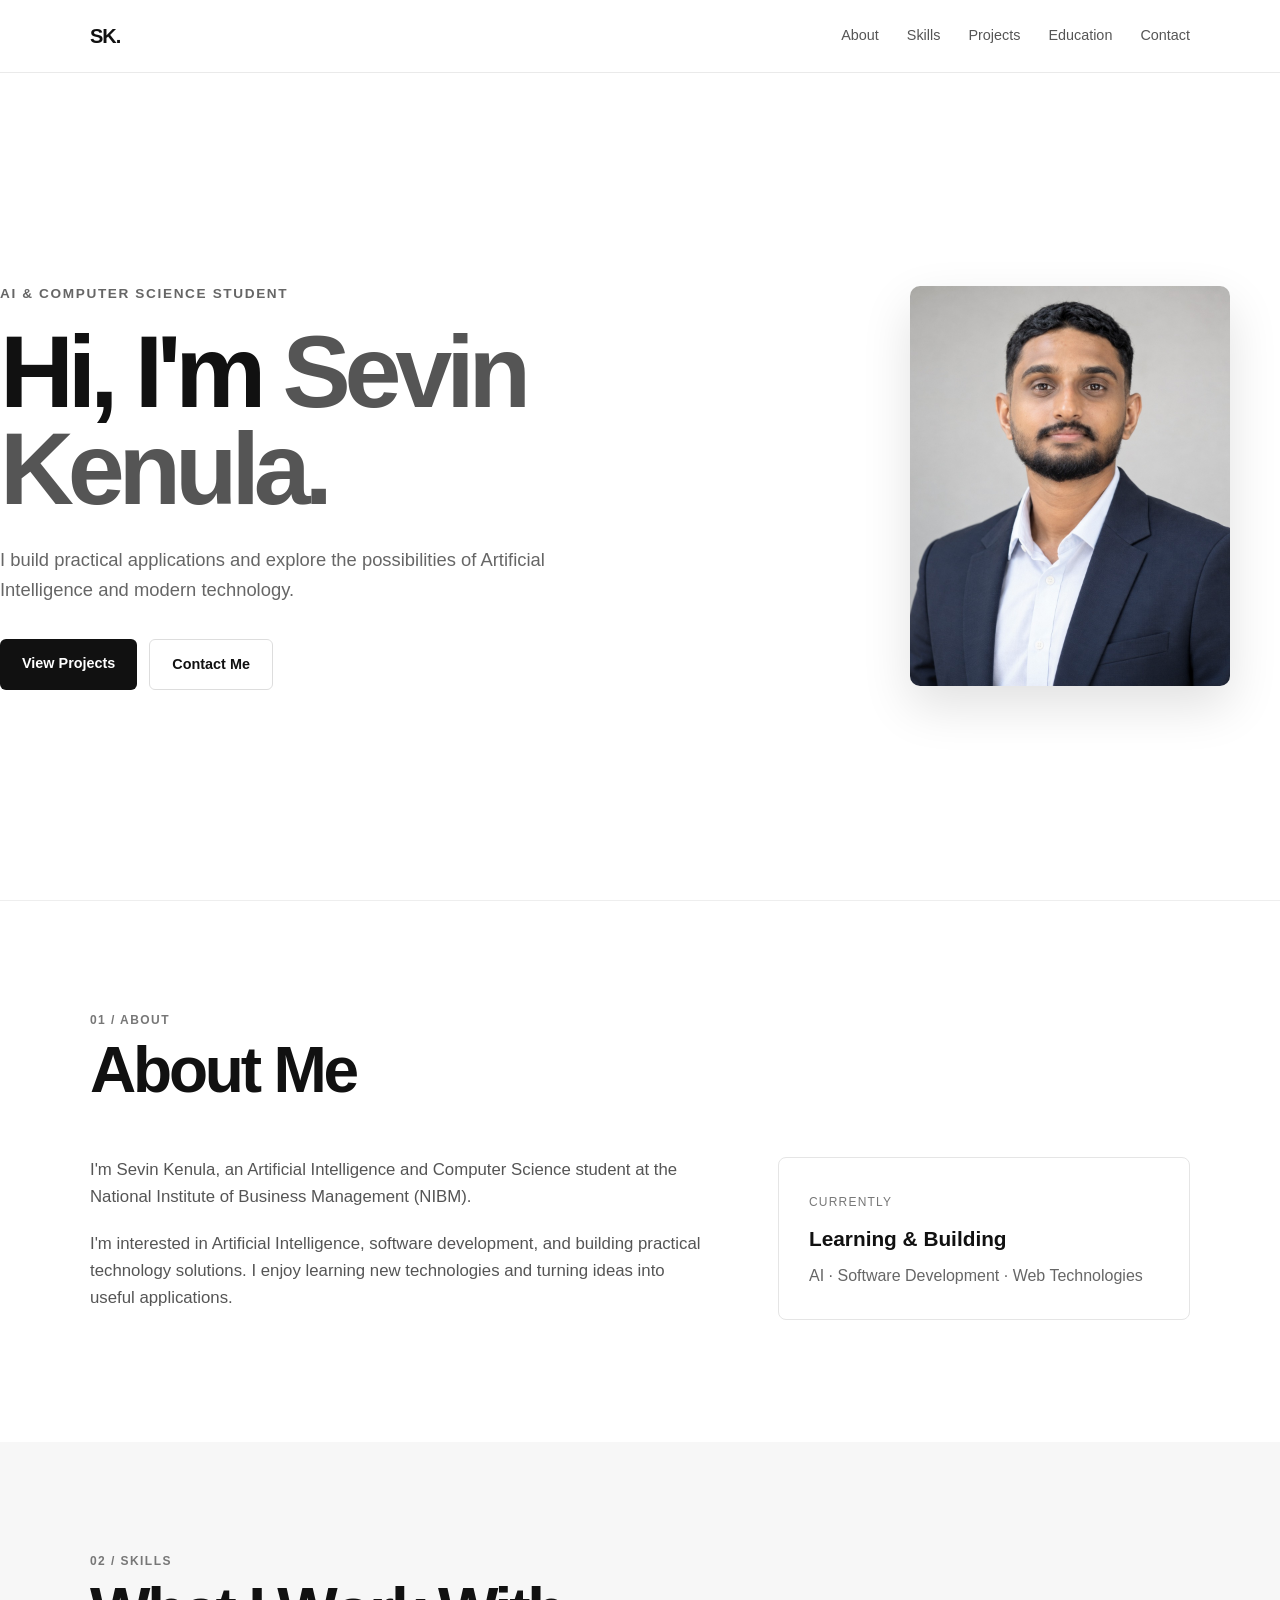
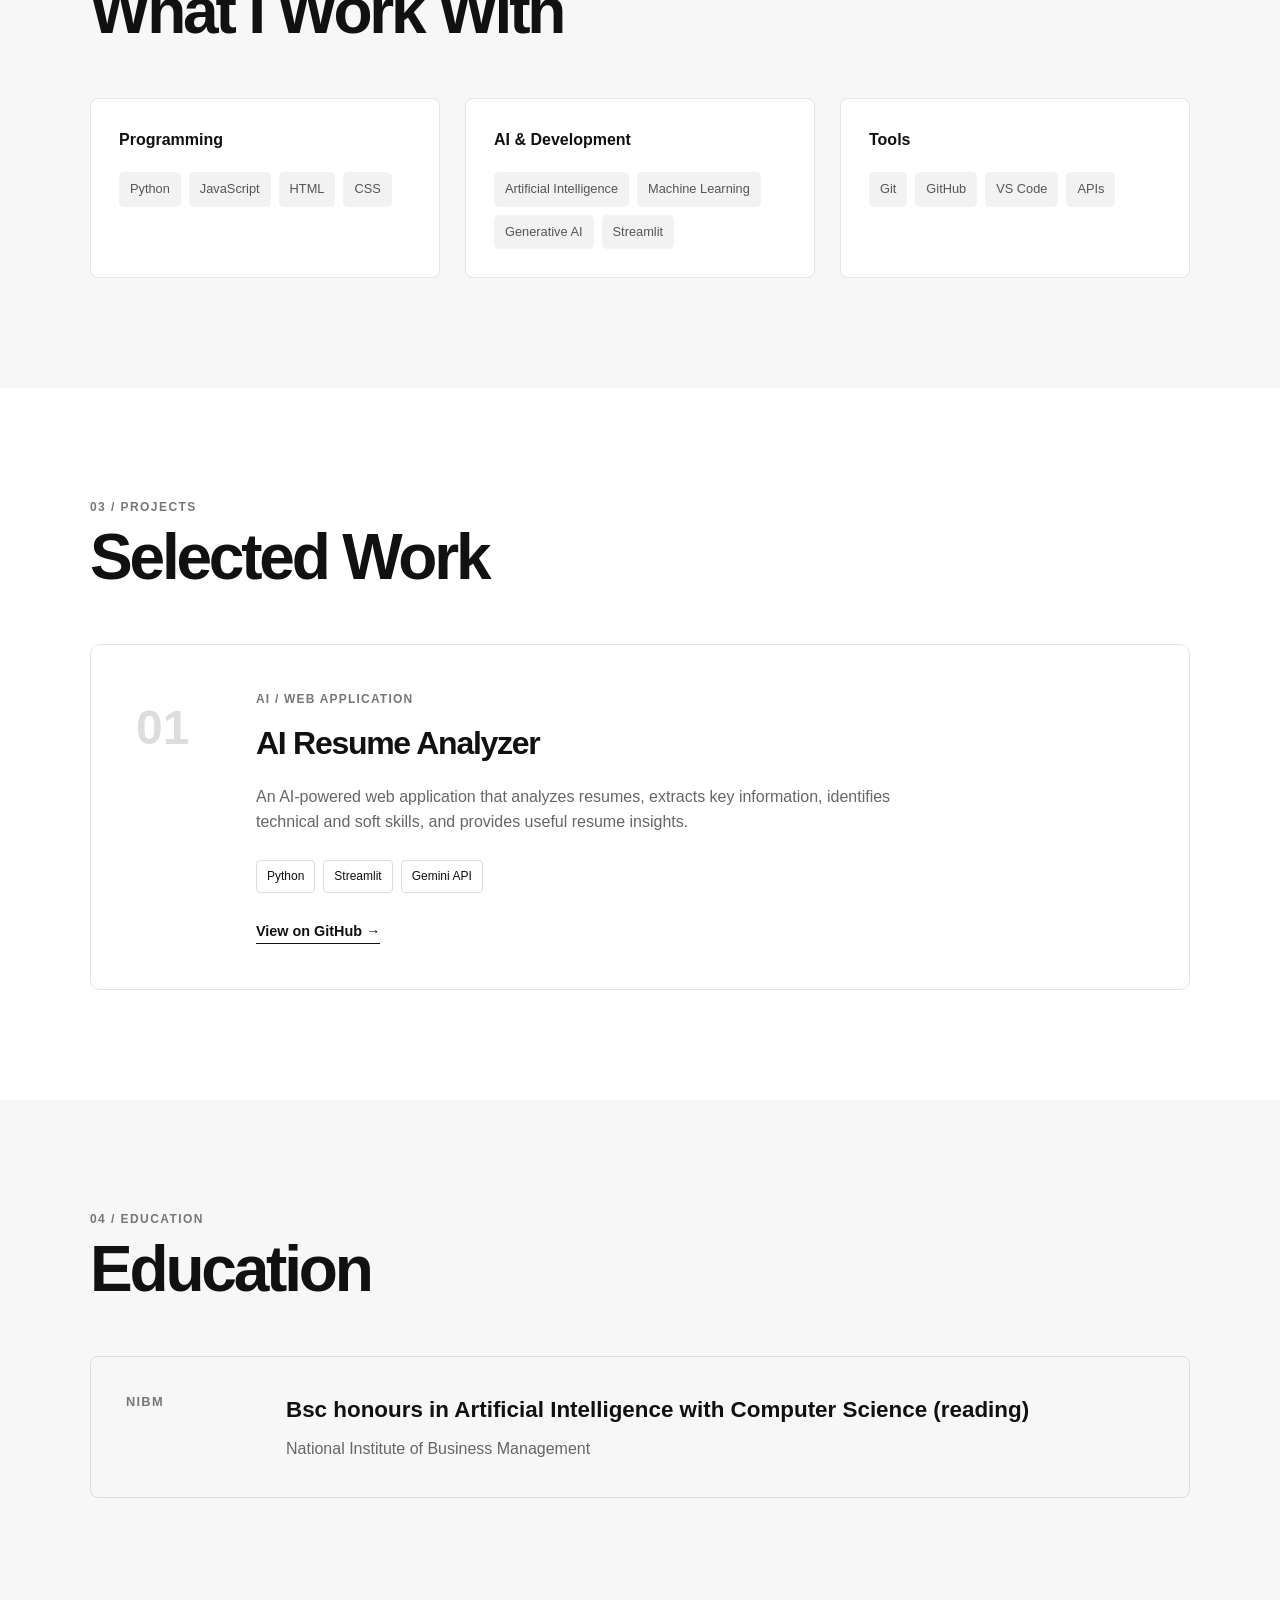
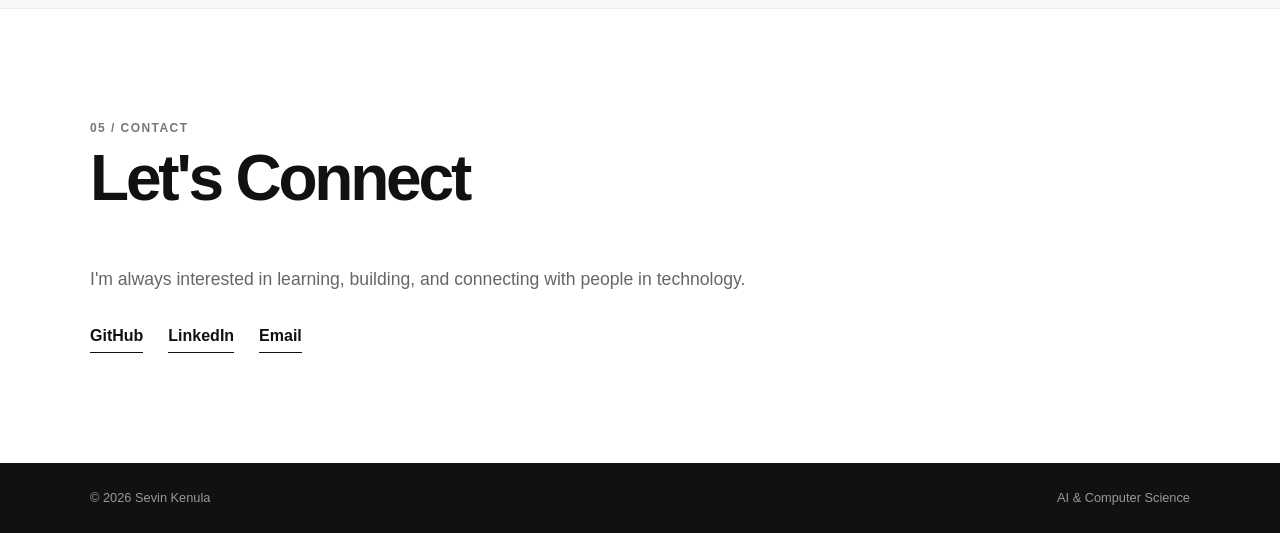
==== index.html @ e8423928 "set portfolio" ====
<!DOCTYPE html>
<html lang="en">

<head>
    <meta charset="UTF-8">
    <meta name="viewport" content="width=device-width, initial-scale=1.0">

    <title>Sevin Kenula | AI & Computer Science</title>

    <link rel="stylesheet" href="style.css">
</head>

<body>

    <!-- Navigation -->
    <header class="navbar">
        <div class="container nav-container">

            <a href="#home" class="logo">
                SK.
            </a>

            <nav>
                <a href="#about">About</a>
                <a href="#skills">Skills</a>
                <a href="#projects">Projects</a>
                <a href="#education">Education</a>
                <a href="#contact">Contact</a>
            </nav>

        </div>
    </header>


    <!-- Hero -->
    <main>

        <section id="home" class="hero">
            <div class="container hero-content">

                <div class="hero-text">

                    <p class="eyebrow">
                        AI & Computer Science Student
                    </p>

                    <h1>
                        Hi, I'm <span>Sevin Kenula.</span>
                    </h1>

                    <p class="hero-description">
                        I build practical applications and explore the possibilities
                        of Artificial Intelligence and modern technology.
                    </p>

                    <div class="hero-buttons">

                        <a href="#projects" class="btn primary-btn">
                            View Projects
                        </a>

                        <a href="#contact" class="btn secondary-btn">
                            Contact Me
                        </a>

                    </div>

                </div>

                <div class="hero-photo">
                    <img src="profile.jpeg" alt="Sevin Kenula">
                </div>

            </div>
        </section>


        <!-- About -->
        <section id="about" class="section">
            <div class="container">

                <div class="section-heading">
                    <p>01 / About</p>
                    <h2>About Me</h2>
                </div>

                <div class="about-content">

                    <div>

                        <p>
                            I'm Sevin Kenula, an Artificial Intelligence and
                            Computer Science student at the National Institute
                            of Business Management (NIBM).
                        </p>

                        <p>
                            I'm interested in Artificial Intelligence,
                            software development, and building practical
                            technology solutions. I enjoy learning new
                            technologies and turning ideas into useful
                            applications.
                        </p>

                    </div>

                    <div class="about-card">

                        <span>Currently</span>

                        <h3>Learning & Building</h3>

                        <p>
                            AI · Software Development · Web Technologies
                        </p>

                    </div>

                </div>

            </div>
        </section>


        <!-- Skills -->
        <section id="skills" class="section light-section">
            <div class="container">

                <div class="section-heading">
                    <p>02 / Skills</p>
                    <h2>What I Work With</h2>
                </div>

                <div class="skills-grid">

                    <div class="skill-group">

                        <h3>Programming</h3>

                        <div class="skill-list">
                            <span>Python</span>
                            <span>JavaScript</span>
                            <span>HTML</span>
                            <span>CSS</span>
                        </div>

                    </div>


                    <div class="skill-group">

                        <h3>AI & Development</h3>

                        <div class="skill-list">
                            <span>Artificial Intelligence</span>
                            <span>Machine Learning</span>
                            <span>Generative AI</span>
                            <span>Streamlit</span>
                        </div>

                    </div>


                    <div class="skill-group">

                        <h3>Tools</h3>

                        <div class="skill-list">
                            <span>Git</span>
                            <span>GitHub</span>
                            <span>VS Code</span>
                            <span>APIs</span>
                        </div>

                    </div>

                </div>

            </div>
        </section>


        <!-- Projects -->
        <section id="projects" class="section">
            <div class="container">

                <div class="section-heading">
                    <p>03 / Projects</p>
                    <h2>Selected Work</h2>
                </div>

                <div class="project-card">

                    <div class="project-number">
                        01
                    </div>

                    <div class="project-info">

                        <p class="project-category">
                            AI / Web Application
                        </p>

                        <h3>AI Resume Analyzer</h3>

                        <p>
                            An AI-powered web application that analyzes
                            resumes, extracts key information, identifies
                            technical and soft skills, and provides useful
                            resume insights.
                        </p>

                        <div class="project-tech">
                            <span>Python</span>
                            <span>Streamlit</span>
                            <span>Gemini API</span>
                        </div>

                        <a
                            href="https://github.com/sevin-kenula/Ai-resume-analyzer"
                            target="_blank"
                            rel="noopener noreferrer"
                            class="project-link"
                        >
                            View on GitHub →
                        </a>

                    </div>

                </div>

            </div>
        </section>


        <!-- Education -->
        <section id="education" class="section light-section">
            <div class="container">

                <div class="section-heading">
                    <p>04 / Education</p>
                    <h2>Education</h2>
                </div>

                <div class="education-card">

                    <div class="education-year">
                        NIBM
                    </div>

                    <div>

                        <h3>
                            Bsc honours in Artificial Intelligence with Computer Science (reading)
                        </h3>

                        <p>
                            National Institute of Business Management
                        </p>

                    </div>

                </div>

            </div>
        </section>


        <!-- Contact -->
        <section id="contact" class="section contact-section">
            <div class="container">

                <div class="section-heading">
                    <p>05 / Contact</p>
                    <h2>Let's Connect</h2>
                </div>

                <div class="contact-content">

                    <p>
                        I'm always interested in learning, building,
                        and connecting with people in technology.
                    </p>

                    <div class="contact-links">

                        <a
                            href="https://github.com/sevin-kenula"
                            target="_blank"
                            rel="noopener noreferrer"
                        >
                            GitHub
                        </a>

                        <a
                            href="https://www.linkedin.com/in/sevin-kenula-144a05436"
                            target="_blank"
                            rel="noopener noreferrer"
                        >
                            LinkedIn
                        </a>

                        <a href="mailto:sevin.kenula.me@gmail.com">
                            Email
                        </a>

                    </div>

                </div>

            </div>
        </section>

    </main>


    <!-- Footer -->
    <footer>
        <div class="container footer-content">

            <p>
                © 2026 Sevin Kenula
            </p>

            <p>
                AI & Computer Science
            </p>

        </div>
    </footer>


</body>

</html>
---- style.css ----
/* ================================
   RESET
================================ */

* {
    margin: 0;
    padding: 0;
    box-sizing: border-box;
}

html {
    scroll-behavior: smooth;
}

body {
    font-family: Arial, Helvetica, sans-serif;
    background: #ffffff;
    color: #111111;
    line-height: 1.6;
}

a {
    text-decoration: none;
    color: inherit;
}

.container {
    width: min(1100px, 90%);
    margin: 0 auto;
}


/* ================================
   NAVBAR
================================ */

.navbar {
    position: sticky;
    top: 0;
    z-index: 1000;

    background: rgba(255, 255, 255, 0.95);
    border-bottom: 1px solid #eaeaea;

    backdrop-filter: blur(10px);
}

.nav-container {
    height: 72px;

    display: flex;
    align-items: center;
    justify-content: space-between;
}

.logo {
    font-size: 1.25rem;
    font-weight: 800;
    letter-spacing: -0.05em;
}

nav {
    display: flex;
    gap: 28px;
}

nav a {
    font-size: 0.9rem;
    color: #555555;

    transition: color 0.2s ease;
}

nav a:hover {
    color: #111111;
}


/* ================================
   HERO
================================ */

.hero {
    min-height: calc(100vh - 72px);

    display: flex;
    align-items: center;

    border-bottom: 1px solid #eeeeee;
}

.hero-content {
    width: 100%;

    display: grid;
    grid-template-columns: 1.3fr 0.7fr;

    align-items: center;

    gap: 80px;
}

.hero-text {
    max-width: 700px;
}

.eyebrow {
    margin-bottom: 18px;

    font-size: 0.85rem;
    font-weight: 600;

    color: #666666;

    text-transform: uppercase;
    letter-spacing: 0.12em;
}

.hero h1 {
    max-width: 900px;

    font-size: clamp(3.2rem, 8vw, 6.5rem);

    line-height: 0.95;
    letter-spacing: -0.06em;

    margin-bottom: 28px;
}

.hero h1 span {
    color: #555555;
}

.hero-description {
    max-width: 600px;

    font-size: 1.15rem;

    color: #666666;

    margin-bottom: 35px;
}


/* Hero Photo */

.hero-photo {
    display: flex;

    justify-content: center;
    align-items: center;
}

.hero-photo img {
    width: 320px;
    height: 400px;

    object-fit: cover;

    border-radius: 10px;

    display: block;

    filter: grayscale(10%);

    box-shadow: 0 20px 50px rgba(0, 0, 0, 0.12);
}


/* Hero Buttons */

.hero-buttons {
    display: flex;

    gap: 12px;

    flex-wrap: wrap;
}

.btn {
    display: inline-block;

    padding: 13px 22px;

    border-radius: 6px;

    font-size: 0.9rem;
    font-weight: 600;

    transition: all 0.2s ease;
}

.primary-btn {
    background: #111111;
    color: #ffffff;
}

.primary-btn:hover {
    background: #333333;

    transform: translateY(-2px);
}

.secondary-btn {
    border: 1px solid #dddddd;

    color: #111111;
}

.secondary-btn:hover {
    border-color: #111111;
}


/* ================================
   SECTIONS
================================ */

.section {
    padding: 110px 0;
}

.light-section {
    background: #f7f7f7;
}

.section-heading {
    margin-bottom: 55px;
}

.section-heading p {
    margin-bottom: 8px;

    font-size: 0.75rem;
    font-weight: 700;

    color: #777777;

    text-transform: uppercase;
    letter-spacing: 0.12em;
}

.section-heading h2 {
    font-size: clamp(2.2rem, 5vw, 4rem);

    line-height: 1;

    letter-spacing: -0.05em;
}


/* ================================
   ABOUT
================================ */

.about-content {
    display: grid;

    grid-template-columns: 1.5fr 1fr;

    gap: 70px;

    align-items: start;
}

.about-content > div:first-child p {
    max-width: 650px;

    margin-bottom: 20px;

    font-size: 1.05rem;

    color: #555555;
}

.about-card {
    padding: 30px;

    background: #ffffff;

    border: 1px solid #e5e5e5;

    border-radius: 8px;
}

.about-card span {
    font-size: 0.75rem;

    color: #777777;

    text-transform: uppercase;
    letter-spacing: 0.1em;
}

.about-card h3 {
    margin: 8px 0;

    font-size: 1.3rem;
}

.about-card p {
    color: #666666;
}


/* ================================
   SKILLS
================================ */

.skills-grid {
    display: grid;

    grid-template-columns: repeat(3, 1fr);

    gap: 25px;
}

.skill-group {
    padding: 28px;

    background: #ffffff;

    border: 1px solid #e5e5e5;

    border-radius: 8px;
}

.skill-group h3 {
    margin-bottom: 20px;

    font-size: 1rem;
}

.skill-list {
    display: flex;

    flex-wrap: wrap;

    gap: 8px;
}

.skill-list span {
    padding: 7px 11px;

    background: #f2f2f2;

    border-radius: 5px;

    font-size: 0.8rem;

    color: #555555;
}


/* ================================
   PROJECTS
================================ */

.project-card {
    display: grid;

    grid-template-columns: 120px 1fr;

    padding: 45px;

    border: 1px solid #e3e3e3;

    border-radius: 10px;

    transition:
        transform 0.25s ease,
        box-shadow 0.25s ease;
}

.project-card:hover {
    transform: translateY(-4px);

    box-shadow: 0 15px 40px rgba(0, 0, 0, 0.07);
}

.project-number {
    font-size: 3rem;

    font-weight: 800;

    color: #dddddd;
}

.project-category {
    margin-bottom: 8px;

    font-size: 0.75rem;

    font-weight: 600;

    color: #777777;

    text-transform: uppercase;

    letter-spacing: 0.1em;
}

.project-info h3 {
    margin-bottom: 15px;

    font-size: 2rem;

    letter-spacing: -0.04em;
}

.project-info > p:not(.project-category) {
    max-width: 650px;

    color: #666666;
}

.project-tech {
    display: flex;

    gap: 8px;

    flex-wrap: wrap;

    margin: 25px 0;
}

.project-tech span {
    padding: 6px 10px;

    border: 1px solid #dddddd;

    border-radius: 4px;

    font-size: 0.75rem;
}

.project-link {
    display: inline-block;

    font-size: 0.9rem;

    font-weight: 600;

    border-bottom: 1px solid #111111;
}


/* ================================
   EDUCATION
================================ */

.education-card {
    display: grid;

    grid-template-columns: 130px 1fr;

    gap: 30px;

    padding: 35px;

    border: 1px solid #dddddd;

    border-radius: 8px;
}

.education-year {
    font-size: 0.8rem;

    font-weight: 700;

    color: #777777;

    text-transform: uppercase;

    letter-spacing: 0.1em;
}

.education-card h3 {
    margin-bottom: 8px;

    font-size: 1.4rem;
}

.education-card p {
    color: #666666;
}


/* ================================
   CONTACT
================================ */

.contact-section {
    border-top: 1px solid #eeeeee;
}

.contact-content {
    max-width: 700px;
}

.contact-content > p {
    margin-bottom: 30px;

    font-size: 1.1rem;

    color: #666666;
}

.contact-links {
    display: flex;

    gap: 25px;

    flex-wrap: wrap;
}

.contact-links a {
    font-weight: 600;

    border-bottom: 1px solid #111111;

    padding-bottom: 3px;
}


/* ================================
   FOOTER
================================ */

footer {
    padding: 25px 0;

    background: #111111;

    color: #ffffff;
}

.footer-content {
    display: flex;

    justify-content: space-between;

    gap: 20px;
}

.footer-content p {
    font-size: 0.8rem;

    color: #999999;
}


/* ================================
   RESPONSIVE
================================ */

@media (max-width: 768px) {

    nav {
        display: none;
    }

    .hero {
        min-height: auto;

        padding: 80px 0;
    }

    .hero-content {
        grid-template-columns: 1fr;

        gap: 50px;
    }

    .hero-photo {
        order: -1;
    }

    .hero-photo img {
        width: 240px;
        height: 300px;
    }

    .hero h1 {
        font-size: clamp(3rem, 15vw, 5rem);
    }

    .section {
        padding: 80px 0;
    }

    .about-content {
        grid-template-columns: 1fr;

        gap: 35px;
    }

    .skills-grid {
        grid-template-columns: 1fr;
    }

    .project-card {
        grid-template-columns: 1fr;

        gap: 20px;

        padding: 30px;
    }

    .project-number {
        font-size: 2rem;
    }

    .education-card {
        grid-template-columns: 1fr;

        gap: 10px;
    }

    .footer-content {
        flex-direction: column;
    }
}


/* ================================
   SMALL MOBILE
================================ */

@media (max-width: 480px) {

    .container {
        width: 88%;
    }

    .hero {
        padding: 60px 0;
    }

    .hero-photo img {
        width: 210px;
        height: 270px;
    }

    .hero-description {
        font-size: 1rem;
    }

    .hero-buttons {
        flex-direction: column;
    }

    .btn {
        text-align: center;

        width: 100%;
    }

    .section-heading {
        margin-bottom: 35px;
    }

    .project-card {
        padding: 25px;
    }

    .project-info h3 {
        font-size: 1.7rem;
    }
}
/* ================================
   ANIMATIONS
================================ */

@keyframes fadeUp {
    from {
        opacity: 0;
        transform: translateY(25px);
    }

    to {
        opacity: 1;
        transform: translateY(0);
    }
}

@keyframes fadeIn {
    from {
        opacity: 0;
        transform: scale(0.96);
    }

    to {
        opacity: 1;
        transform: scale(1);
    }
}


/* Hero Animation */

.hero-text {
    animation: fadeUp 0.8s ease forwards;
}

.hero-photo {
    animation: fadeIn 1s ease 0.2s forwards;
    opacity: 0;
}


/* Navbar Link Animation */

nav a {
    position: relative;
}

nav a::after {
    content: "";

    position: absolute;
    left: 0;
    bottom: -6px;

    width: 0;
    height: 1px;

    background: #111111;

    transition: width 0.25s ease;
}

nav a:hover::after {
    width: 100%;
}


/* Skills Animation */

.skill-group {
    transition:
        transform 0.25s ease,
        box-shadow 0.25s ease;
}

.skill-group:hover {
    transform: translateY(-5px);

    box-shadow: 0 12px 30px rgba(0, 0, 0, 0.06);
}


/* Buttons */

.btn {
    transition:
        transform 0.2s ease,
        background 0.2s ease,
        border-color 0.2s ease,
        box-shadow 0.2s ease;
}

.primary-btn:hover {
    transform: translateY(-3px);

    box-shadow: 0 8px 20px rgba(0, 0, 0, 0.15);
}

.secondary-btn:hover {
    transform: translateY(-3px);
}


/* Project */

.project-card {
    transition:
        transform 0.3s ease,
        box-shadow 0.3s ease;
}

.project-card:hover {
    transform: translateY(-6px);

    box-shadow: 0 18px 45px rgba(0, 0, 0, 0.08);
}


/* Photo Hover */

.hero-photo img {
    transition:
        transform 0.4s ease,
        box-shadow 0.4s ease;
}

.hero-photo img:hover {
    transform: scale(1.02);

    box-shadow: 0 25px 60px rgba(0, 0, 0, 0.16);
}


/* Contact Links */

.contact-links a {
    transition:
        color 0.2s ease,
        transform 0.2s ease;
}

.contact-links a:hover {
    color: #555555;

    transform: translateY(-2px);
}
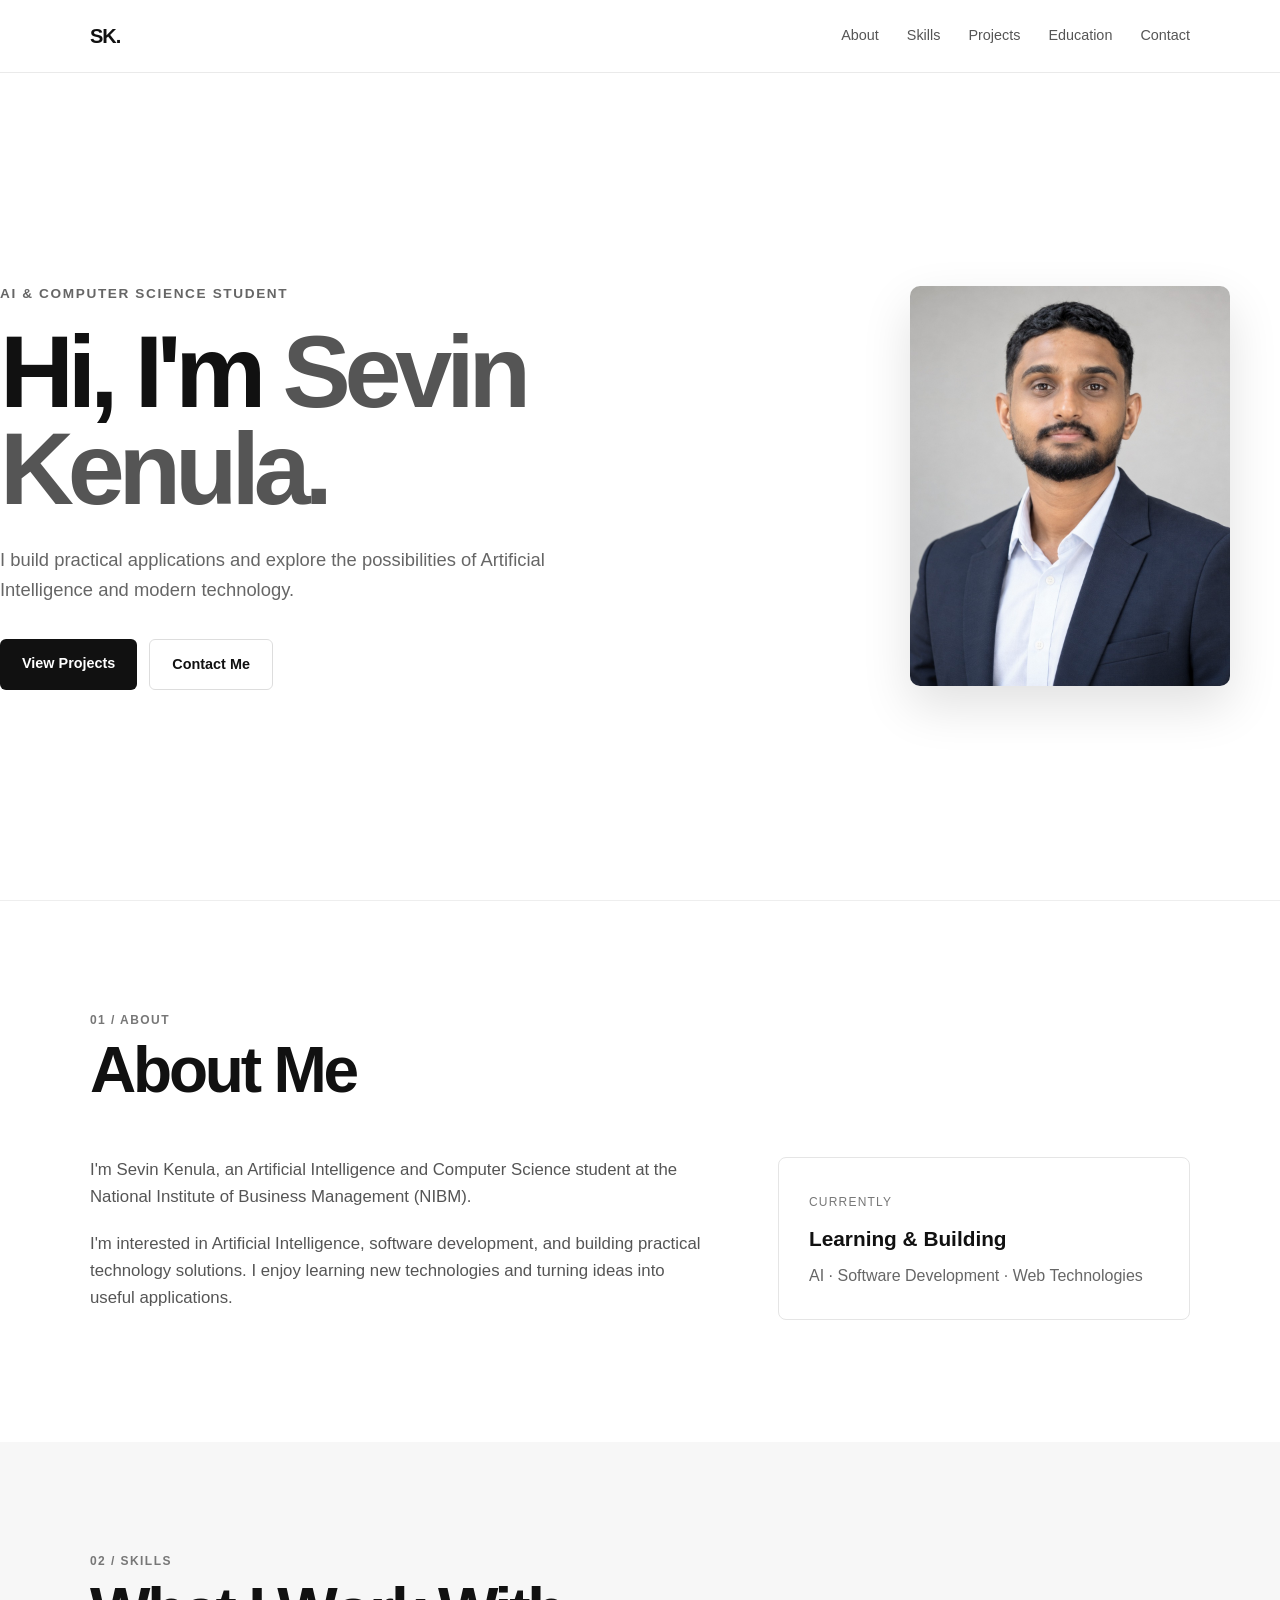
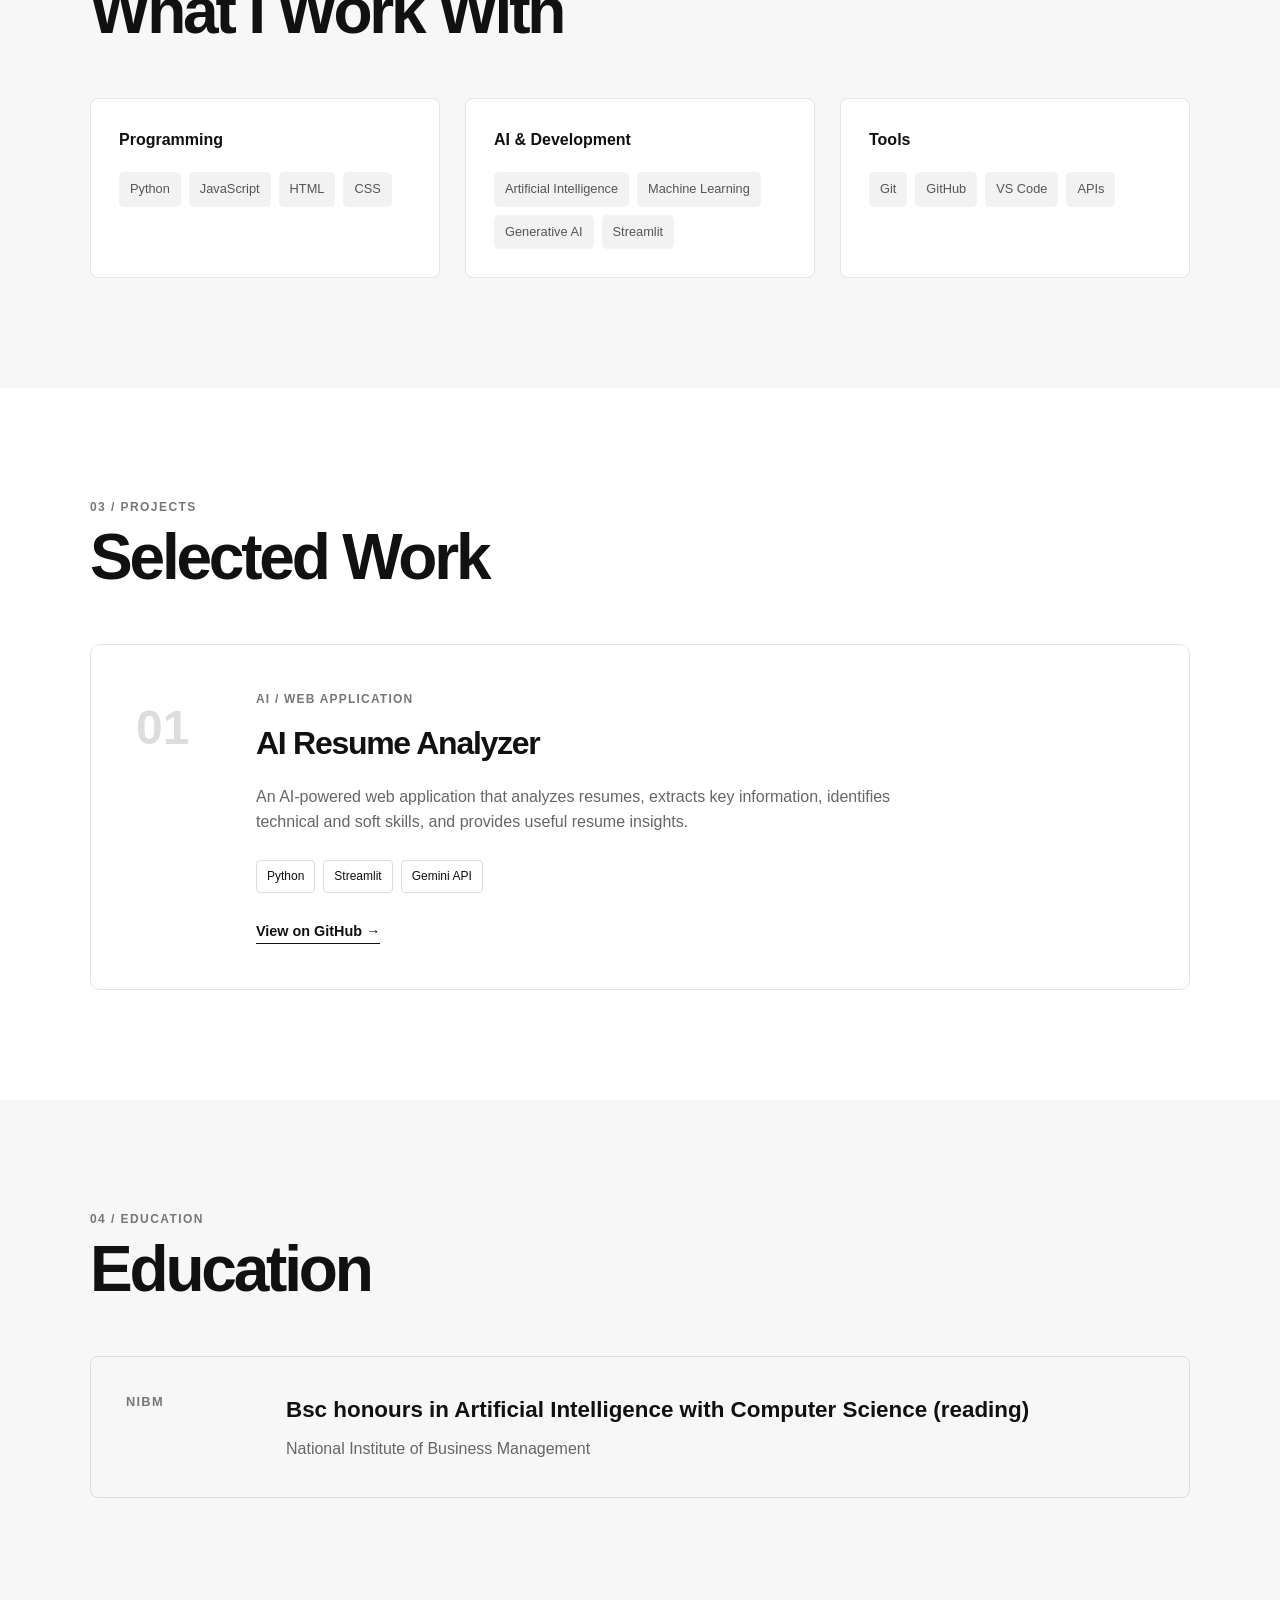
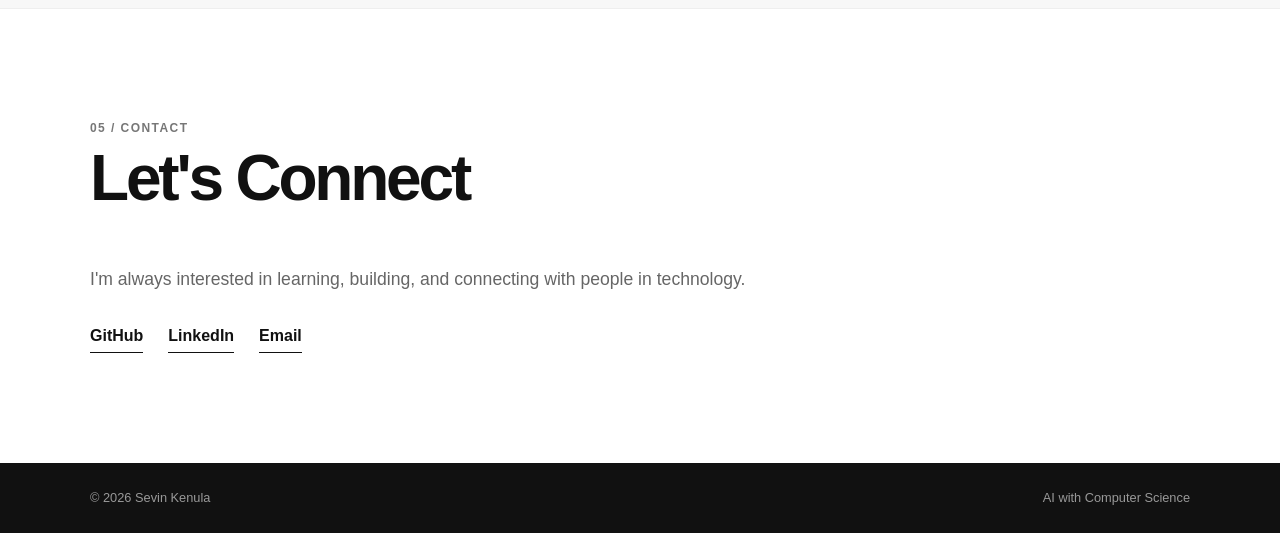
==== commit fab563ef: "r" ====
--- a/index.html
+++ b/index.html
@@ -323,7 +323,7 @@
             </p>
 
             <p>
-                AI & Computer Science
+                AI with Computer Science
             </p>
 
         </div>
